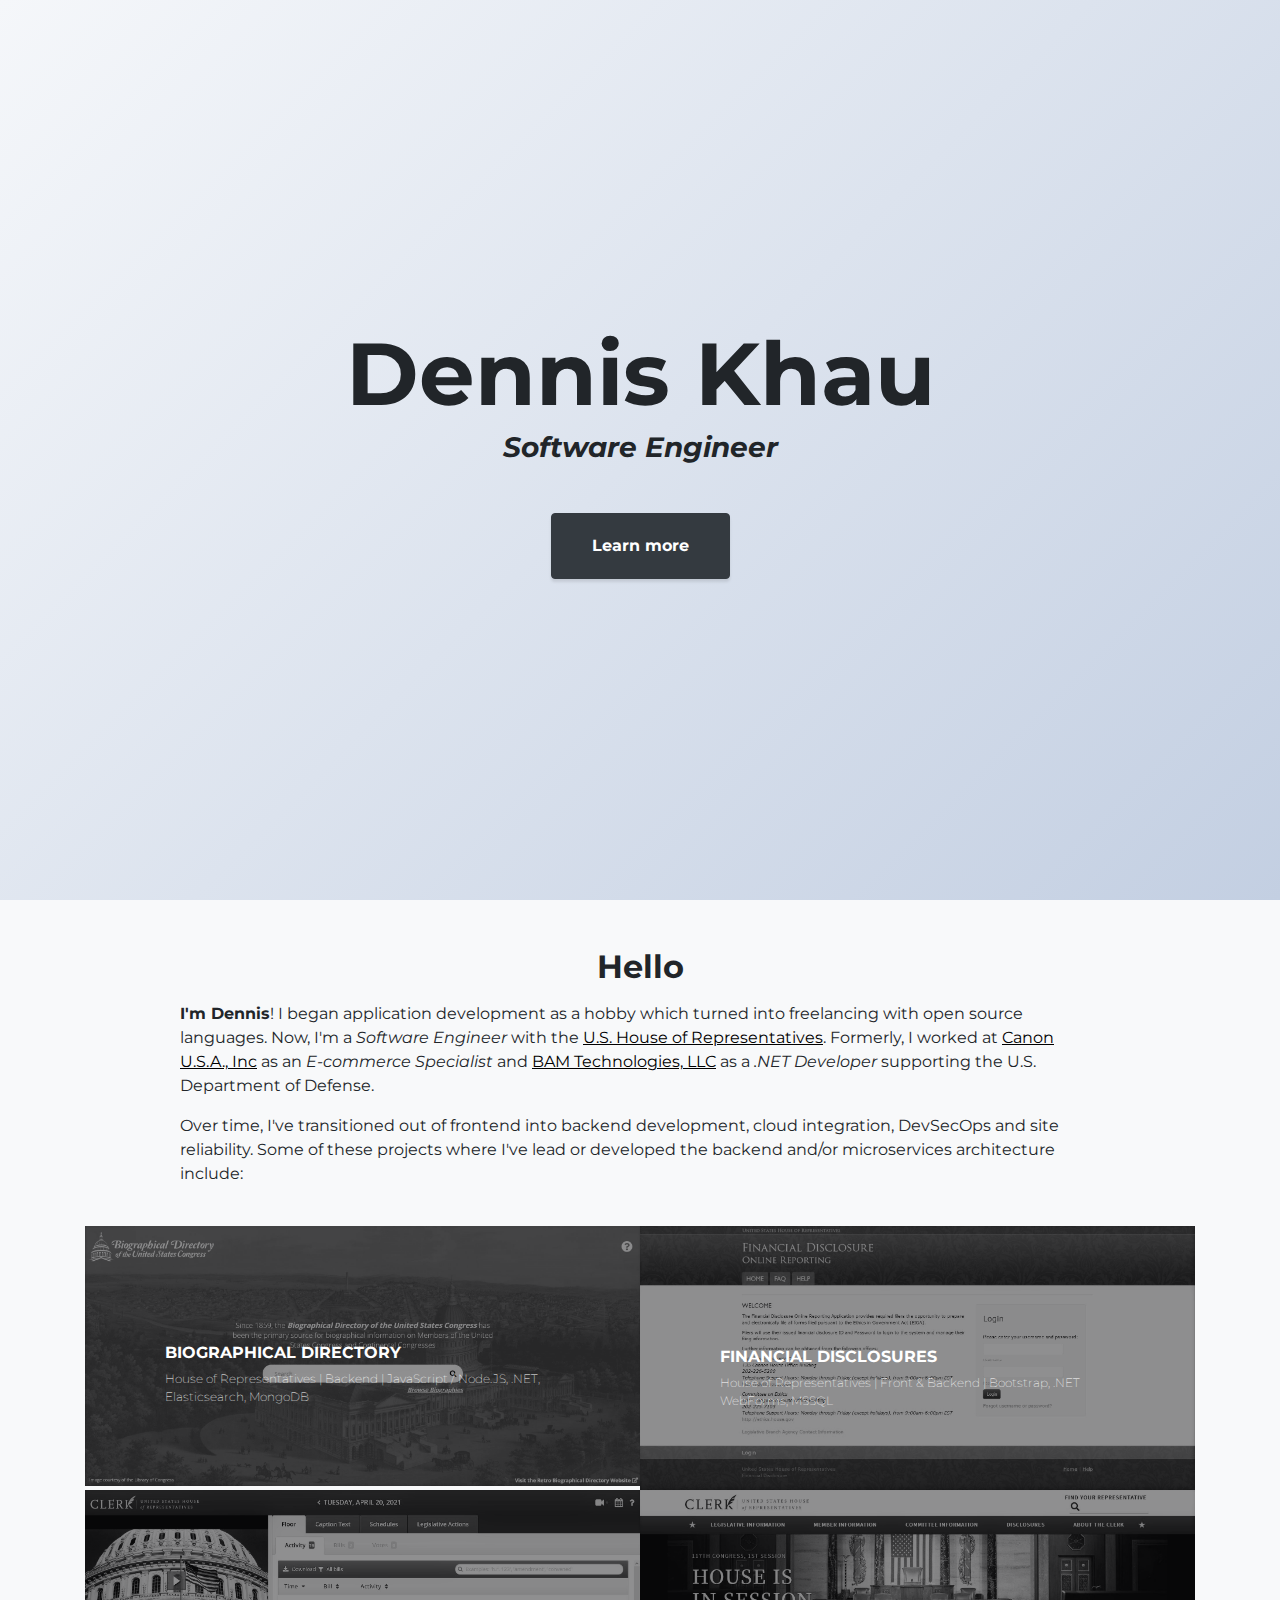
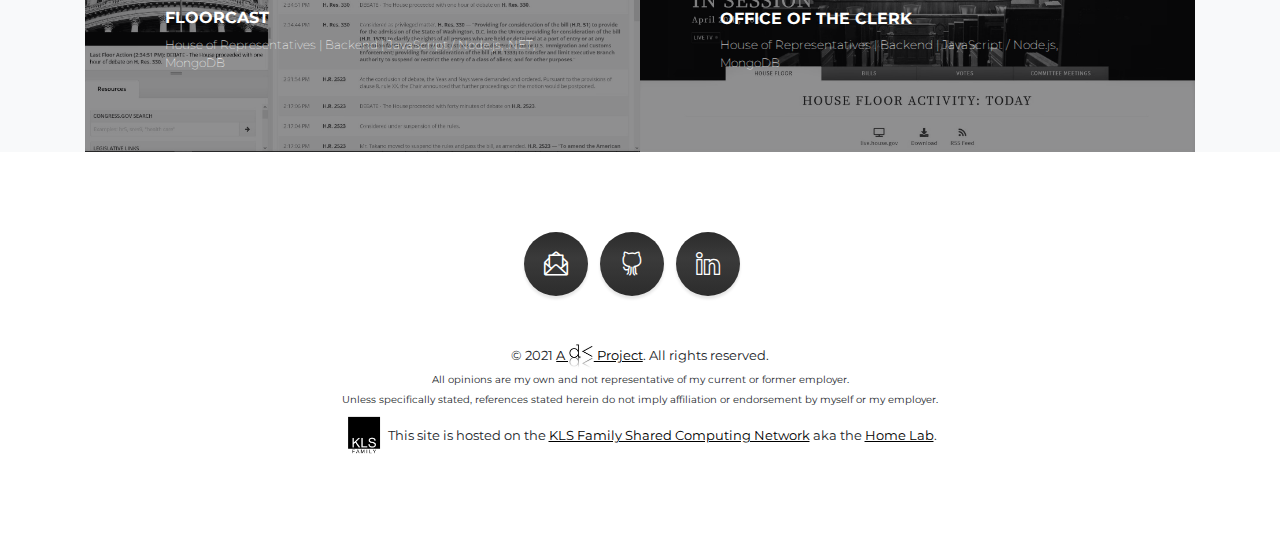
==== index.htm @ f13c0ac1 "Commit of the new version of denniskhau.com." ====
<!DOCTYPE html>
<html lang="en">

<head>
	<meta charset="utf-8" />
  <meta name="viewport" content="width=device-width, initial-scale=1.0">
  <meta http-equiv="x-ua-compatible" content="ie=edge">
  <meta name="description" content="The Official Site of Dennis Khau" />
  <title>Hi, I'm Dennis | Dennis Khau | Personal Site</title>
  <link rel="shortcut icon" href="/favicon.ico">
  <link rel="canonical" href="https://dennisdoes.net" />
  <meta property="og:locale" content="en_US" />
  <meta property="og:type" content="website" />
  <meta property="og:title" content="Hi, I'm Dennis | Dennis Khau | Personal Site" />
  <meta property="og:description" content="The Official Site of Dennis Khau" />
  <meta property="og:url" content="https://dennisdoes.net" />
  <meta property="og:site_name" content="Hi, I'm Dennis | Dennis Khau | Personal Site" />
  <meta property="og:image" content="https://dennisdoes.net/Images/logo_of_dennis_khau_150x150.jpg" />
  <link rel="apple-touch-icon-precomposed" sizes="57x57" href="/Images/dk-apple-icon-57x57.png" />
  <link rel="apple-touch-icon-precomposed" sizes="114x114" href="/Images/dk-apple-icon-114x114.png" />
  <link rel="apple-touch-icon-precomposed" sizes="72x72" href="/Images/dk-apple-icon-72x72.png" />
  <link rel="apple-touch-icon-precomposed" sizes="144x144" href="/Images/dk-apple-icon-144x144.png" />
  <link rel="apple-touch-icon-precomposed" sizes="60x60" href="/Images/dk-apple-icon-60x60.png" />
  <link rel="apple-touch-icon-precomposed" sizes="120x120" href="/Images/dk-apple-icon-120x120.png" />
  <link rel="apple-touch-icon-precomposed" sizes="76x76" href="/Images/dk-apple-icon-76x76.png" />
  <!-- <link rel="apple-touch-icon-precomposed" sizes="152x152" href="/Images/dk-apple-icon-152x152.png" /> -->
  <!-- <link rel="icon" type="image/png" href="/Images/dk-favicon-196x196.png" sizes="196x196" /> -->
  <link rel="icon" type="image/png" href="/Images/dk-favicon-96x96.png" sizes="96x96" />
  <link rel="icon" type="image/png" href="/Images/dk-favicon-32x32.png" sizes="32x32" />
  <link rel="icon" type="image/png" href="/Images/dk-favicon-16x16.png" sizes="16x16" />
  <link rel="icon" type="image/png" href="/Images/dk-favicon-128.png" sizes="128x128" />
  <meta name="application-name" content="Hi, I'm Dennis | Dennis Khau | Personal Site" />
  <meta name="msapplication-TileColor" content="#FFFFFF" />
  <meta name="msapplication-TileImage" content="/Images/dk-mstile-144x144.png" />
  <meta name="msapplication-square70x70logo" content="/Images/dk-mstile-70x70.png" />
  <meta name="msapplication-square150x150logo" content="/Images/dk-mstile-150x150.png" />
  <meta name="msapplication-square310x310logo" content="/Images/dk-mstile-310x310.png" />
  <link href="https://fonts.googleapis.com/css2?family=Montserrat&display=swap" rel="stylesheet">
  <link href="./assets/vendor/bootstrap/css/bootstrap.min.css" rel="stylesheet">
  <link href="./assets/vendor/fontawesome-free/css/all.min.css" rel="stylesheet" type="text/css">
  <link href="./assets/vendor/simple-line-icons/css/simple-line-icons.css" rel="stylesheet">
  <link href="./assets/css/default.css" rel="stylesheet">
</head>

<body id="page-top">
  <header class="welcome d-flex">
    <div class="container text-center my-auto">
      <h1 class="mb-1">Dennis Khau</h1>
      <h3 class="mb-5">
        <em>Software Engineer</em>
      </h3>
      <a class="btn btn-dark btn-xl js-scroll-trigger" href="#about">Learn more</a>
    </div>
    <div class="overlay"></div>
  </header>

  <section class="content-section bg-light" id="about">
    <div class="container">
      <div class="row">
        <div class="col-lg-10 mx-auto">
          <p class="mb-5">
            <h2 class="text-center">Hello</h2>
          </p>
          <p><strong>I'm Dennis</strong>! I began application development as a hobby which turned into freelancing with open source languages.
            Now, I'm a <i>Software Engineer</i> with the <a href="https://www.house.gov" target="_blank">U.S. House of Representatives</a>.  Formerly,
            I worked at <a href="https://www.usa.canon.com" target="_blank">Canon U.S.A., Inc</a> as an <i>E-commerce Specialist</i> and 
            <a href="https://bamtech.net" target="_blank">BAM Technologies, LLC</a> as a <i>.NET Developer</i> supporting the U.S. Department 
            of Defense.</p>
          <p>Over time, I've transitioned out of frontend into backend development, cloud integration, DevSecOps and site reliability. Some of these projects 
            where I've lead or developed the backend and/or microservices architecture include: 
          </p>                      
        </div>
      </div>
      <br />
      <div class="row no-gutters">
        <div class="col-lg-6">
          <a class="project-item" href="https://bioguide.congress.gov" target="_blank">
            <div class="caption">
              <div class="caption-content">
                <h2>Biographical Directory</h2>
                <p class="mb-0">House of Representatives | Backend | JavaScript / Node.JS, .NET, Elasticsearch, MongoDB</p>
              </div>
            </div>
            <img class="img-fluid" src="./Images/project_bioguide.JPG" alt="">
          </a>
        </div>
        <div class="col-lg-6">
          <a class="project-item" href="https://fd.house.gov" target="_blank">
            <div class="caption">
              <div class="caption-content">
                <h2>Financial Disclosures</h2>
                <p class="mb-0">House of Representatives | Front & Backend | Bootstrap, .NET WebForms, MSSQL</p>
              </div>
            </div>
            <img class="img-fluid" src="./Images/project_fd.JPG" alt="">
          </a>
        </div>
        <div class="col-lg-6">
          <a class="project-item" href="https://live.house.gov" target="_blank">
            <div class="caption">
              <div class="caption-content">
                <h2>FloorCast</h2>
                <p class="mb-0">House of Representatives | Backend | JavaScript / Node.js, .NET, MongoDB</p>
              </div>
            </div>
            <img class="img-fluid" src="./Images/project_floorcast.JPG" alt="">
          </a>
        </div>
        <div class="col-lg-6">
          <a class="project-item" href="https://clerk.house.gov" target="_blank">
            <div class="caption">
              <div class="caption-content">
                <h2>Office of the Clerk</h2>
                <p class="mb-0">House of Representatives | Backend | JavaScript / Node.js, MongoDB</p>
              </div>
            </div>
            <img class="img-fluid" src="./Images/project_clerk.JPG" alt="">
          </a>
        </div>
      </div>
    </div>
  </section>      

  <footer class="footer text-center">
    <div class="container">
      <ul class="list-inline mb-5">
        <li class="list-inline-item">
          <a class="social-link rounded-circle text-white" href="mailto:hi@denniskhau.com?subject=Reaching out from your site">
            <i class="icon-envelope-letter"></i>
          </a>
        </li>
        <li class="list-inline-item">
          <a class="social-link rounded-circle text-white" href="https://github.com/khaudennis" target="_blank">
            <i class="icon-social-github"></i>
          </a>
        </li>
        <li class="list-inline-item">
          <a class="social-link rounded-circle text-white mr-3" href="https://www.linkedin.com/in/khaudennis" target="_blank">
            <i class="icon-social-linkedin"></i>
          </a>
        </li>        
      </ul>
      <p class="small mb-2">&copy; 2021 <a href="https://denniskhau.com" target="_blank">A <img src="./Images/logo_of_dennis_khau.jpg" alt="Logo of Dennis Khau" title="Logo of Dennis Khau" height="25px"/> Project</a>. All rights reserved.
        <br />
        <span class="small">All opinions are my own and not representative of my current or former employer.
          <br />Unless specifically stated, references stated herein do not imply affiliation or endorsement by myself or
          my employer.</span>
          <p class="text-center">            
            <img src="./Images/logo_of_the_kls_family.png" alt="Logo of the KLS Family" title="Logo of the KLS Family" height="40px">
            <span class="small">
                This site is hosted on the <a href="https://khau.network" target="_blank">KLS Family Shared Computing Network</a> aka the <a href="https://khau.network/lab" target="_blank">Home Lab</a>.
          </span>
        </p>
      </p>
    </div>
  </footer>

  <a class="scroll-to-top rounded js-scroll-trigger" href="#page-top">
    <i class="fas fa-angle-up"></i>
  </a>

  <script src="https://cdn.jsdelivr.net/npm/jquery@3.2/dist/jquery.min.js"></script>
  <script src="https://cdn.jsdelivr.net/npm/@popperjs/core@2.9.1/dist/umd/popper.min.js" integrity="sha384-SR1sx49pcuLnqZUnnPwx6FCym0wLsk5JZuNx2bPPENzswTNFaQU1RDvt3wT4gWFG" crossorigin="anonymous"></script>
  <script src="https://cdn.jsdelivr.net/npm/bootstrap@5.0.0-beta3/dist/js/bootstrap.min.js" integrity="sha384-j0CNLUeiqtyaRmlzUHCPZ+Gy5fQu0dQ6eZ/xAww941Ai1SxSY+0EQqNXNE6DZiVc" crossorigin="anonymous"></script>
  <script src="./assets/vendor/jquery-easing/jquery.easing.min.js"></script>
  <script src="./assets/js/default.js"></script>
</body>

</html>
---- assets/vendor/simple-line-icons/css/simple-line-icons.css ----
/*
* Font Face
*/
@font-face {
  font-family: 'simple-line-icons';
  src: url('../fonts/Simple-Line-Icons.eot?v=2.4.0');
  src: url('../fonts/Simple-Line-Icons.eot?v=2.4.0#iefix') format('embedded-opentype'), url('../fonts/Simple-Line-Icons.woff2?v=2.4.0') format('woff2'), url('../fonts/Simple-Line-Icons.ttf?v=2.4.0') format('truetype'), url('../fonts/Simple-Line-Icons.woff?v=2.4.0') format('woff'), url('../fonts/Simple-Line-Icons.svg?v=2.4.0#simple-line-icons') format('svg');
  font-weight: normal;
  font-style: normal;
}
/*
 Use the following code if you want to have a class per icon.
 Instead of a list of all class selectors, you can use the generic [class*="icon-"] selector,
 but it's slower.
*/
.icon-user,
.icon-people,
.icon-user-female,
.icon-user-follow,
.icon-user-following,
.icon-user-unfollow,
.icon-login,
.icon-logout,
.icon-emotsmile,
.icon-phone,
.icon-call-end,
.icon-call-in,
.icon-call-out,
.icon-map,
.icon-location-pin,
.icon-direction,
.icon-directions,
.icon-compass,
.icon-layers,
.icon-menu,
.icon-list,
.icon-options-vertical,
.icon-options,
.icon-arrow-down,
.icon-arrow-left,
.icon-arrow-right,
.icon-arrow-up,
.icon-arrow-up-circle,
.icon-arrow-left-circle,
.icon-arrow-right-circle,
.icon-arrow-down-circle,
.icon-check,
.icon-clock,
.icon-plus,
.icon-minus,
.icon-close,
.icon-event,
.icon-exclamation,
.icon-organization,
.icon-trophy,
.icon-screen-smartphone,
.icon-screen-desktop,
.icon-plane,
.icon-notebook,
.icon-mustache,
.icon-mouse,
.icon-magnet,
.icon-energy,
.icon-disc,
.icon-cursor,
.icon-cursor-move,
.icon-crop,
.icon-chemistry,
.icon-speedometer,
.icon-shield,
.icon-screen-tablet,
.icon-magic-wand,
.icon-hourglass,
.icon-graduation,
.icon-ghost,
.icon-game-controller,
.icon-fire,
.icon-eyeglass,
.icon-envelope-open,
.icon-envelope-letter,
.icon-bell,
.icon-badge,
.icon-anchor,
.icon-wallet,
.icon-vector,
.icon-speech,
.icon-puzzle,
.icon-printer,
.icon-present,
.icon-playlist,
.icon-pin,
.icon-picture,
.icon-handbag,
.icon-globe-alt,
.icon-globe,
.icon-folder-alt,
.icon-folder,
.icon-film,
.icon-feed,
.icon-drop,
.icon-drawer,
.icon-docs,
.icon-doc,
.icon-diamond,
.icon-cup,
.icon-calculator,
.icon-bubbles,
.icon-briefcase,
.icon-book-open,
.icon-basket-loaded,
.icon-basket,
.icon-bag,
.icon-action-undo,
.icon-action-redo,
.icon-wrench,
.icon-umbrella,
.icon-trash,
.icon-tag,
.icon-support,
.icon-frame,
.icon-size-fullscreen,
.icon-size-actual,
.icon-shuffle,
.icon-share-alt,
.icon-share,
.icon-rocket,
.icon-question,
.icon-pie-chart,
.icon-pencil,
.icon-note,
.icon-loop,
.icon-home,
.icon-grid,
.icon-graph,
.icon-microphone,
.icon-music-tone-alt,
.icon-music-tone,
.icon-earphones-alt,
.icon-earphones,
.icon-equalizer,
.icon-like,
.icon-dislike,
.icon-control-start,
.icon-control-rewind,
.icon-control-play,
.icon-control-pause,
.icon-control-forward,
.icon-control-end,
.icon-volume-1,
.icon-volume-2,
.icon-volume-off,
.icon-calendar,
.icon-bulb,
.icon-chart,
.icon-ban,
.icon-bubble,
.icon-camrecorder,
.icon-camera,
.icon-cloud-download,
.icon-cloud-upload,
.icon-envelope,
.icon-eye,
.icon-flag,
.icon-heart,
.icon-info,
.icon-key,
.icon-link,
.icon-lock,
.icon-lock-open,
.icon-magnifier,
.icon-magnifier-add,
.icon-magnifier-remove,
.icon-paper-clip,
.icon-paper-plane,
.icon-power,
.icon-refresh,
.icon-reload,
.icon-settings,
.icon-star,
.icon-symbol-female,
.icon-symbol-male,
.icon-target,
.icon-credit-card,
.icon-paypal,
.icon-social-tumblr,
.icon-social-twitter,
.icon-social-facebook,
.icon-social-instagram,
.icon-social-linkedin,
.icon-social-pinterest,
.icon-social-github,
.icon-social-google,
.icon-social-reddit,
.icon-social-skype,
.icon-social-dribbble,
.icon-social-behance,
.icon-social-foursqare,
.icon-social-soundcloud,
.icon-social-spotify,
.icon-social-stumbleupon,
.icon-social-youtube,
.icon-social-dropbox,
.icon-social-vkontakte,
.icon-social-steam {
  font-family: 'simple-line-icons';
  speak: none;
  font-style: normal;
  font-weight: normal;
  font-variant: normal;
  text-transform: none;
  line-height: 1;
  /* Better Font Rendering =========== */
  -webkit-font-smoothing: antialiased;
  -moz-osx-font-smoothing: grayscale;
}
.icon-user:before {
  content: "\e005";
}
.icon-people:before {
  content: "\e001";
}
.icon-user-female:before {
  content: "\e000";
}
.icon-user-follow:before {
  content: "\e002";
}
.icon-user-following:before {
  content: "\e003";
}
.icon-user-unfollow:before {
  content: "\e004";
}
.icon-login:before {
  content: "\e066";
}
.icon-logout:before {
  content: "\e065";
}
.icon-emotsmile:before {
  content: "\e021";
}
.icon-phone:before {
  content: "\e600";
}
.icon-call-end:before {
  content: "\e048";
}
.icon-call-in:before {
  content: "\e047";
}
.icon-call-out:before {
  content: "\e046";
}
.icon-map:before {
  content: "\e033";
}
.icon-location-pin:before {
  content: "\e096";
}
.icon-direction:before {
  content: "\e042";
}
.icon-directions:before {
  content: "\e041";
}
.icon-compass:before {
  content: "\e045";
}
.icon-layers:before {
  content: "\e034";
}
.icon-menu:before {
  content: "\e601";
}
.icon-list:before {
  content: "\e067";
}
.icon-options-vertical:before {
  content: "\e602";
}
.icon-options:before {
  content: "\e603";
}
.icon-arrow-down:before {
  content: "\e604";
}
.icon-arrow-left:before {
  content: "\e605";
}
.icon-arrow-right:before {
  content: "\e606";
}
.icon-arrow-up:before {
  content: "\e607";
}
.icon-arrow-up-circle:before {
  content: "\e078";
}
.icon-arrow-left-circle:before {
  content: "\e07a";
}
.icon-arrow-right-circle:before {
  content: "\e079";
}
.icon-arrow-down-circle:before {
  content: "\e07b";
}
.icon-check:before {
  content: "\e080";
}
.icon-clock:before {
  content: "\e081";
}
.icon-plus:before {
  content: "\e095";
}
.icon-minus:before {
  content: "\e615";
}
.icon-close:before {
  content: "\e082";
}
.icon-event:before {
  content: "\e619";
}
.icon-exclamation:before {
  content: "\e617";
}
.icon-organization:before {
  content: "\e616";
}
.icon-trophy:before {
  content: "\e006";
}
.icon-screen-smartphone:before {
  content: "\e010";
}
.icon-screen-desktop:before {
  content: "\e011";
}
.icon-plane:before {
  content: "\e012";
}
.icon-notebook:before {
  content: "\e013";
}
.icon-mustache:before {
  content: "\e014";
}
.icon-mouse:before {
  content: "\e015";
}
.icon-magnet:before {
  content: "\e016";
}
.icon-energy:before {
  content: "\e020";
}
.icon-disc:before {
  content: "\e022";
}
.icon-cursor:before {
  content: "\e06e";
}
.icon-cursor-move:before {
  content: "\e023";
}
.icon-crop:before {
  content: "\e024";
}
.icon-chemistry:before {
  content: "\e026";
}
.icon-speedometer:before {
  content: "\e007";
}
.icon-shield:before {
  content: "\e00e";
}
.icon-screen-tablet:before {
  content: "\e00f";
}
.icon-magic-wand:before {
  content: "\e017";
}
.icon-hourglass:before {
  content: "\e018";
}
.icon-graduation:before {
  content: "\e019";
}
.icon-ghost:before {
  content: "\e01a";
}
.icon-game-controller:before {
  content: "\e01b";
}
.icon-fire:before {
  content: "\e01c";
}
.icon-eyeglass:before {
  content: "\e01d";
}
.icon-envelope-open:before {
  content: "\e01e";
}
.icon-envelope-letter:before {
  content: "\e01f";
}
.icon-bell:before {
  content: "\e027";
}
.icon-badge:before {
  content: "\e028";
}
.icon-anchor:before {
  content: "\e029";
}
.icon-wallet:before {
  content: "\e02a";
}
.icon-vector:before {
  content: "\e02b";
}
.icon-speech:before {
  content: "\e02c";
}
.icon-puzzle:before {
  content: "\e02d";
}
.icon-printer:before {
  content: "\e02e";
}
.icon-present:before {
  content: "\e02f";
}
.icon-playlist:before {
  content: "\e030";
}
.icon-pin:before {
  content: "\e031";
}
.icon-picture:before {
  content: "\e032";
}
.icon-handbag:before {
  content: "\e035";
}
.icon-globe-alt:before {
  content: "\e036";
}
.icon-globe:before {
  content: "\e037";
}
.icon-folder-alt:before {
  content: "\e039";
}
.icon-folder:before {
  content: "\e089";
}
.icon-film:before {
  content: "\e03a";
}
.icon-feed:before {
  content: "\e03b";
}
.icon-drop:before {
  content: "\e03e";
}
.icon-drawer:before {
  content: "\e03f";
}
.icon-docs:before {
  content: "\e040";
}
.icon-doc:before {
  content: "\e085";
}
.icon-diamond:before {
  content: "\e043";
}
.icon-cup:before {
  content: "\e044";
}
.icon-calculator:before {
  content: "\e049";
}
.icon-bubbles:before {
  content: "\e04a";
}
.icon-briefcase:before {
  content: "\e04b";
}
.icon-book-open:before {
  content: "\e04c";
}
.icon-basket-loaded:before {
  content: "\e04d";
}
.icon-basket:before {
  content: "\e04e";
}
.icon-bag:before {
  content: "\e04f";
}
.icon-action-undo:before {
  content: "\e050";
}
.icon-action-redo:before {
  content: "\e051";
}
.icon-wrench:before {
  content: "\e052";
}
.icon-umbrella:before {
  content: "\e053";
}
.icon-trash:before {
  content: "\e054";
}
.icon-tag:before {
  content: "\e055";
}
.icon-support:before {
  content: "\e056";
}
.icon-frame:before {
  content: "\e038";
}
.icon-size-fullscreen:before {
  content: "\e057";
}
.icon-size-actual:before {
  content: "\e058";
}
.icon-shuffle:before {
  content: "\e059";
}
.icon-share-alt:before {
  content: "\e05a";
}
.icon-share:before {
  content: "\e05b";
}
.icon-rocket:before {
  content: "\e05c";
}
.icon-question:before {
  content: "\e05d";
}
.icon-pie-chart:before {
  content: "\e05e";
}
.icon-pencil:before {
  content: "\e05f";
}
.icon-note:before {
  content: "\e060";
}
.icon-loop:before {
  content: "\e064";
}
.icon-home:before {
  content: "\e069";
}
.icon-grid:before {
  content: "\e06a";
}
.icon-graph:before {
  content: "\e06b";
}
.icon-microphone:before {
  content: "\e063";
}
.icon-music-tone-alt:before {
  content: "\e061";
}
.icon-music-tone:before {
  content: "\e062";
}
.icon-earphones-alt:before {
  content: "\e03c";
}
.icon-earphones:before {
  content: "\e03d";
}
.icon-equalizer:before {
  content: "\e06c";
}
.icon-like:before {
  content: "\e068";
}
.icon-dislike:before {
  content: "\e06d";
}
.icon-control-start:before {
  content: "\e06f";
}
.icon-control-rewind:before {
  content: "\e070";
}
.icon-control-play:before {
  content: "\e071";
}
.icon-control-pause:before {
  content: "\e072";
}
.icon-control-forward:before {
  content: "\e073";
}
.icon-control-end:before {
  content: "\e074";
}
.icon-volume-1:before {
  content: "\e09f";
}
.icon-volume-2:before {
  content: "\e0a0";
}
.icon-volume-off:before {
  content: "\e0a1";
}
.icon-calendar:before {
  content: "\e075";
}
.icon-bulb:before {
  content: "\e076";
}
.icon-chart:before {
  content: "\e077";
}
.icon-ban:before {
  content: "\e07c";
}
.icon-bubble:before {
  content: "\e07d";
}
.icon-camrecorder:before {
  content: "\e07e";
}
.icon-camera:before {
  content: "\e07f";
}
.icon-cloud-download:before {
  content: "\e083";
}
.icon-cloud-upload:before {
  content: "\e084";
}
.icon-envelope:before {
  content: "\e086";
}
.icon-eye:before {
  content: "\e087";
}
.icon-flag:before {
  content: "\e088";
}
.icon-heart:before {
  content: "\e08a";
}
.icon-info:before {
  content: "\e08b";
}
.icon-key:before {
  content: "\e08c";
}
.icon-link:before {
  content: "\e08d";
}
.icon-lock:before {
  content: "\e08e";
}
.icon-lock-open:before {
  content: "\e08f";
}
.icon-magnifier:before {
  content: "\e090";
}
.icon-magnifier-add:before {
  content: "\e091";
}
.icon-magnifier-remove:before {
  content: "\e092";
}
.icon-paper-clip:before {
  content: "\e093";
}
.icon-paper-plane:before {
  content: "\e094";
}
.icon-power:before {
  content: "\e097";
}
.icon-refresh:before {
  content: "\e098";
}
.icon-reload:before {
  content: "\e099";
}
.icon-settings:before {
  content: "\e09a";
}
.icon-star:before {
  content: "\e09b";
}
.icon-symbol-female:before {
  content: "\e09c";
}
.icon-symbol-male:before {
  content: "\e09d";
}
.icon-target:before {
  content: "\e09e";
}
.icon-credit-card:before {
  content: "\e025";
}
.icon-paypal:before {
  content: "\e608";
}
.icon-social-tumblr:before {
  content: "\e00a";
}
.icon-social-twitter:before {
  content: "\e009";
}
.icon-social-facebook:before {
  content: "\e00b";
}
.icon-social-instagram:before {
  content: "\e609";
}
.icon-social-linkedin:before {
  content: "\e60a";
}
.icon-social-pinterest:before {
  content: "\e60b";
}
.icon-social-github:before {
  content: "\e60c";
}
.icon-social-google:before {
  content: "\e60d";
}
.icon-social-reddit:before {
  content: "\e60e";
}
.icon-social-skype:before {
  content: "\e60f";
}
.icon-social-dribbble:before {
  content: "\e00d";
}
.icon-social-behance:before {
  content: "\e610";
}
.icon-social-foursqare:before {
  content: "\e611";
}
.icon-social-soundcloud:before {
  content: "\e612";
}
.icon-social-spotify:before {
  content: "\e613";
}
.icon-social-stumbleupon:before {
  content: "\e614";
}
.icon-social-youtube:before {
  content: "\e008";
}
.icon-social-dropbox:before {
  content: "\e00c";
}
.icon-social-vkontakte:before {
  content: "\e618";
}
.icon-social-steam:before {
  content: "\e620";
}
---- assets/css/default.css ----
body,
html {
  width: 100%;
  height: 100%;
}

body {
  font-family: 'Montserrat', sans-serif;
}

h1,
h2,
h3,
h4,
h5,
h6 {
  font-weight: 700;
}

.text-faded {
  color: rgba(255, 255, 255, 0.7);
}

.scroll-to-top {
  position: fixed;
  right: 15px;
  bottom: 15px;
  display: none;
  width: 50px;
  height: 50px;
  text-align: center;
  color: white;
  background: rgba(52, 58, 64, 0.5);
  line-height: 45px;
}

.scroll-to-top:focus, .scroll-to-top:hover {
  color: white;
}

.scroll-to-top:hover {
  background: #343a40;
}

.scroll-to-top i {
  font-weight: 800;
}

.welcome {
  min-height: 30rem;
  position: relative;
  display: table;
  width: 100%;
  height: auto;
  padding-top: 8rem;
  padding-bottom: 8rem;
  background-image: linear-gradient(135deg, #f5f7fa 0%, #c3cfe2 100%);
  background-position: center center;
  background-repeat: no-repeat;
  background-size: cover;
}

.welcome h1 {
  font-size: 4rem;
  margin: 0;
  padding: 0;
}

.project-item {
  display: block;
  position: relative;
  overflow: hidden;
  max-width: 530px;
  margin: auto auto 1rem;
}

.project-item .caption {
  display: flex;
  height: 100%;
  width: 100%;
  background-color: rgba(33, 37, 41, 0.2);
  position: absolute;
  top: 0;
  bottom: 0;
  z-index: 1;
}

.project-item .caption .caption-content {
  color: #fff;
  margin: auto 2rem 2rem;
}

.project-item .caption .caption-content h2 {
  font-size: 1.50rem;
  text-transform: uppercase;
}

.project-item .caption .caption-content p {
  font-weight: 300;
  font-size: 1.0rem;
}

@media only screen {
  .welcome {
    height: 95vh;
    padding-top: 10rem;
    padding-bottom: 10rem;
  }

  .welcome h1 {
    font-size: 3.5rem;
  }

  .project-item .caption .caption-content h2 {
    font-size: 1.0rem;
    text-transform: uppercase;
  }
  
  .project-item .caption .caption-content p {
    font-weight: 150;
    font-size: 0.75rem;
  }
} 

@media (min-width: 992px) {
  .welcome {
    height: 100vh;
  }
  .welcome h1 {
    font-size: 5.5rem;
  }
}

@media (min-width: 992px) {
  .project-item {
    max-width: none;
    margin: 0;
  }
  .project-item .caption {
    transition: background-color 0.7s, -webkit-clip-path 0.25s ease-out;
    transition: clip-path 0.25s ease-out, background-color 0.7s;
    transition: clip-path 0.25s ease-out, background-color 0.7s, -webkit-clip-path 0.25s ease-out;
    -webkit-clip-path: inset(0px);
    clip-path: inset(0px);
  }
  .project-item .caption .caption-content {
    transition: opacity 0.25s;
    margin-left: 5rem;
    margin-right: 5rem;
    margin-bottom: 5rem;
  }
  .project-item img {
    transition: -webkit-clip-path 0.25s ease-out;
    transition: clip-path 0.25s ease-out;
    transition: clip-path 0.25s ease-out, -webkit-clip-path 0.25s ease-out;
    -webkit-clip-path: inset(-1px);
    clip-path: inset(-1px);
  }
  .project-item:hover img {
    -webkit-clip-path: inset(2rem);
    clip-path: inset(2rem);
  }
  .project-item:hover .caption {
    background-color: #000;
    -webkit-clip-path: inset(2rem);
    clip-path: inset(2rem);
  }
}

footer.footer {
  padding-top: 5rem;
  padding-bottom: 5rem;
}

footer.footer .social-link {
  display: block;
  height: 4rem;
  width: 4rem;
  line-height: 4.3rem;
  font-size: 1.5rem;
  background: linear-gradient(to bottom, #323232 0%, #3F3F3F 40%, #1C1C1C 150%), linear-gradient(to top, rgba(255,255,255,0.40) 0%, rgba(0,0,0,0.25) 200%);
  background-blend-mode: multiply;
  transition: background-color 0.15s ease-in-out;
  box-shadow: 0 3px 3px 0 rgba(0, 0, 0, 0.1);
  text-decoration: none;
}

footer.footer .social-link:hover {
  background-color: #343a40;
  text-decoration: none;
}

a {
  color: #000;
  text-decoration: underline;
}

a:hover, a:focus, a:active {
  color: #000;
  text-decoration: none;
}

.btn {
  box-shadow: 0px 3px 3px 0px rgba(0, 0, 0, 0.1);
  font-weight: 700;
  text-decoration: none;
}

.btn-dark {
  color: #fff !important;
}

.btn-xl {
  padding: 1.25rem 2.5rem !important;
}
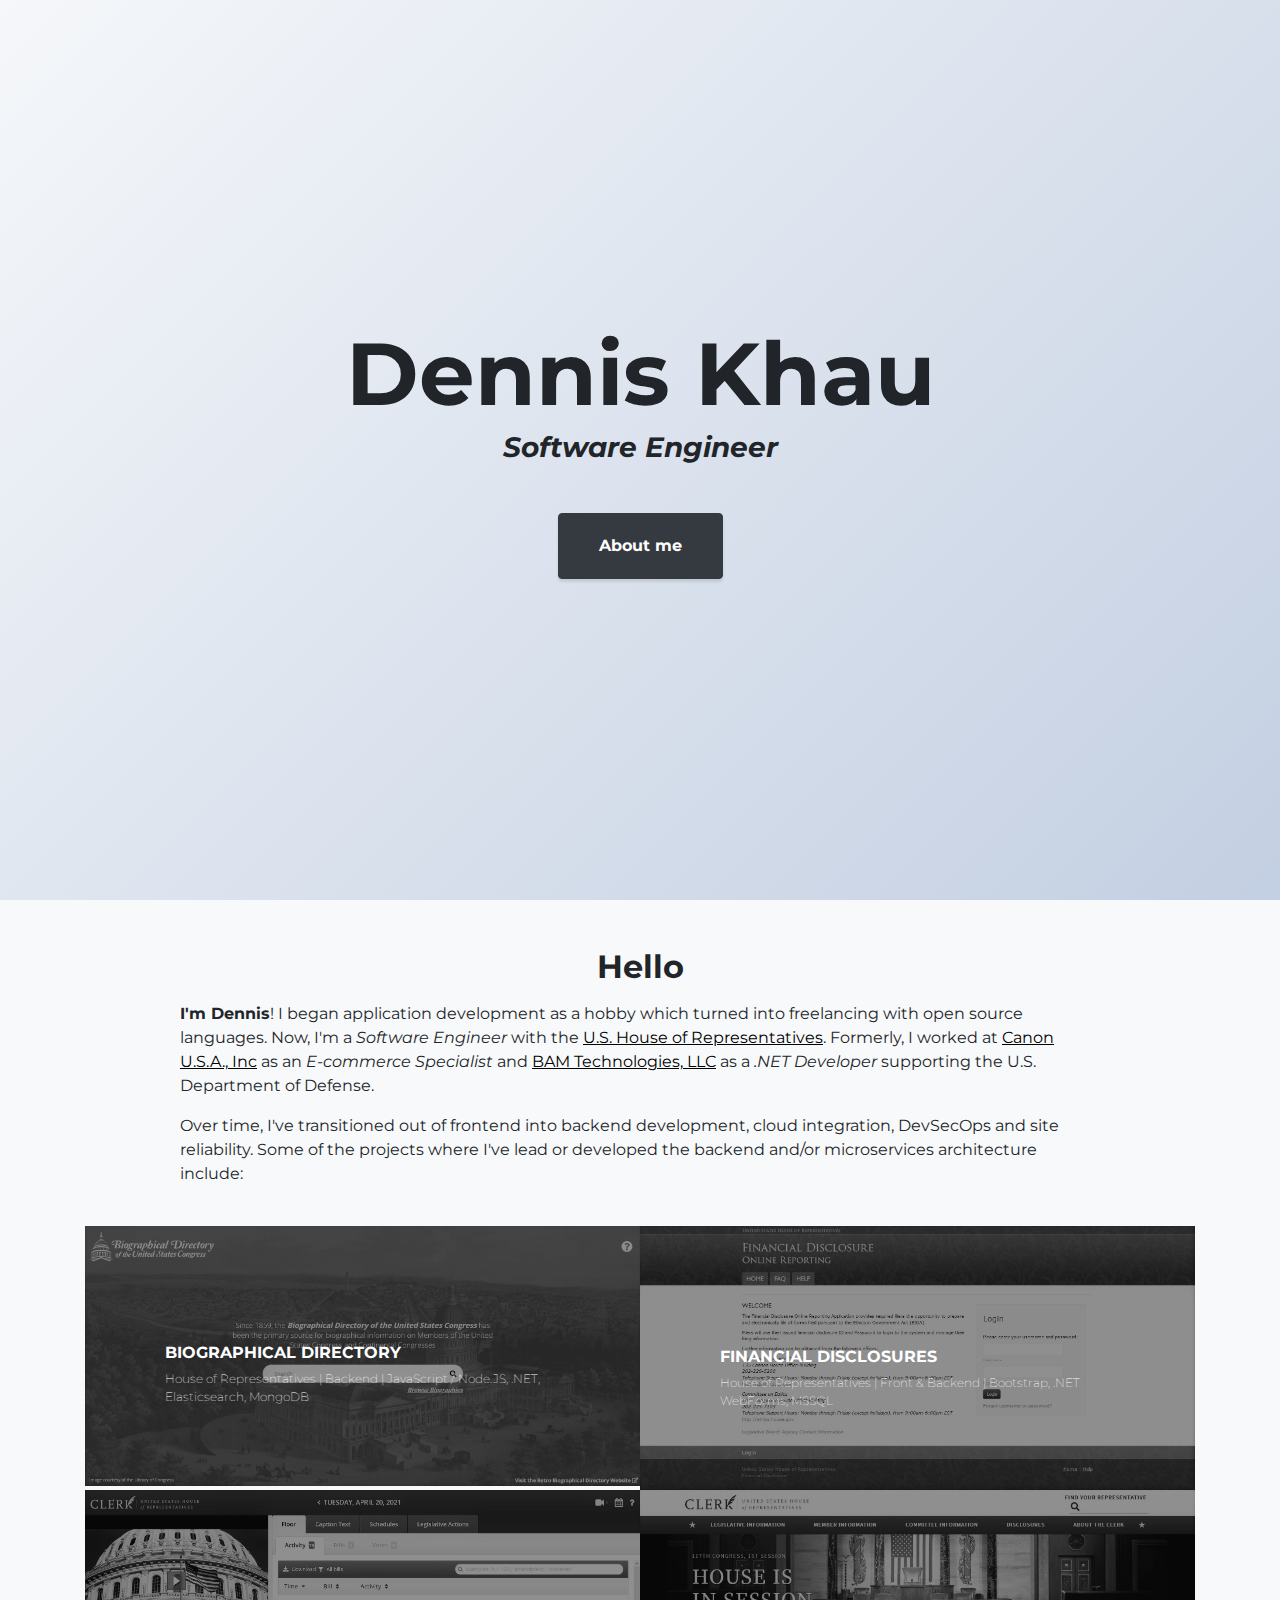
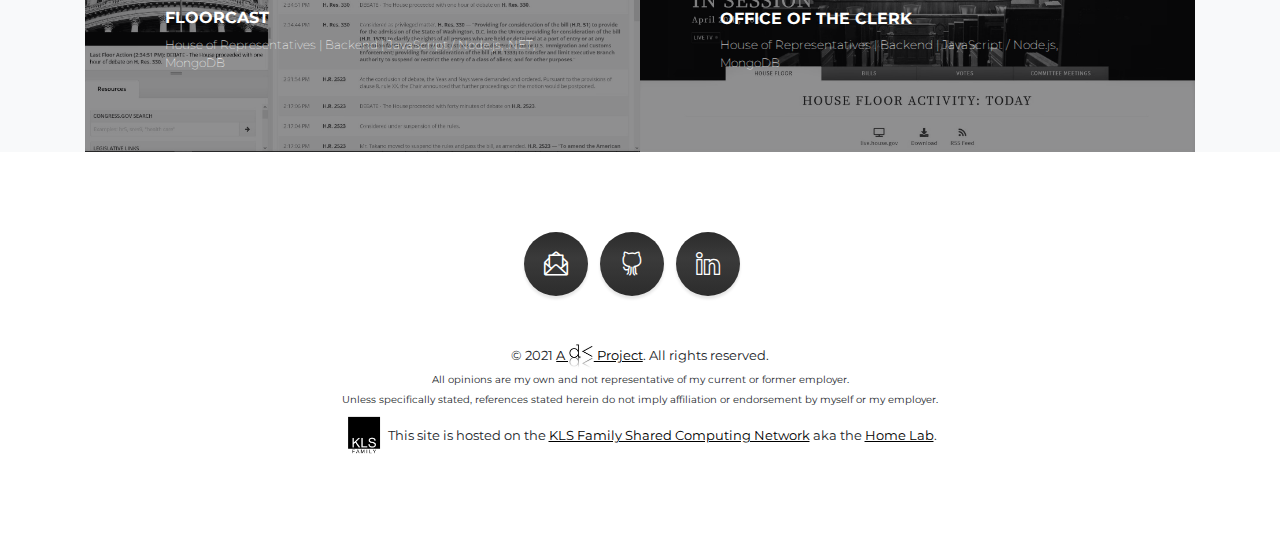
==== commit 9b68c92a: "Corrected a URI" ====
--- a/index.htm
+++ b/index.htm
@@ -5,36 +5,36 @@
 	<meta charset="utf-8" />
   <meta name="viewport" content="width=device-width, initial-scale=1.0">
   <meta http-equiv="x-ua-compatible" content="ie=edge">
-  <meta name="description" content="The Official Site of Dennis Khau" />
+  <meta name="description" content="The Personal Site of Dennis Khau" />
   <title>Hi, I'm Dennis | Dennis Khau | Personal Site</title>
   <link rel="shortcut icon" href="/favicon.ico">
-  <link rel="canonical" href="https://dennisdoes.net" />
+  <link rel="canonical" href="https://denniskhau.com" />
   <meta property="og:locale" content="en_US" />
   <meta property="og:type" content="website" />
   <meta property="og:title" content="Hi, I'm Dennis | Dennis Khau | Personal Site" />
-  <meta property="og:description" content="The Official Site of Dennis Khau" />
-  <meta property="og:url" content="https://dennisdoes.net" />
+  <meta property="og:description" content="The Personal Site of Dennis Khau" />
+  <meta property="og:url" content="https://denniskhau.com" />
   <meta property="og:site_name" content="Hi, I'm Dennis | Dennis Khau | Personal Site" />
-  <meta property="og:image" content="https://dennisdoes.net/Images/logo_of_dennis_khau_150x150.jpg" />
+  <meta property="og:image" content="https://denniskhau.com/Images/logo_of_dennis_khau.jpg" />
   <link rel="apple-touch-icon-precomposed" sizes="57x57" href="/Images/dk-apple-icon-57x57.png" />
+  <link rel="apple-touch-icon-precomposed" sizes="60x60" href="/Images/dk-apple-icon-60x60.png" />
+  <link rel="apple-touch-icon-precomposed" sizes="72x72" href="/Images/dk-apple-icon-72x72.png" />
+  <link rel="apple-touch-icon-precomposed" sizes="76x76" href="/Images/dk-apple-icon-76x76.png" />
   <link rel="apple-touch-icon-precomposed" sizes="114x114" href="/Images/dk-apple-icon-114x114.png" />
-  <link rel="apple-touch-icon-precomposed" sizes="72x72" href="/Images/dk-apple-icon-72x72.png" />
+  <link rel="apple-touch-icon-precomposed" sizes="120x120" href="/Images/dk-apple-icon-120x120.png" />
   <link rel="apple-touch-icon-precomposed" sizes="144x144" href="/Images/dk-apple-icon-144x144.png" />
-  <link rel="apple-touch-icon-precomposed" sizes="60x60" href="/Images/dk-apple-icon-60x60.png" />
-  <link rel="apple-touch-icon-precomposed" sizes="120x120" href="/Images/dk-apple-icon-120x120.png" />
-  <link rel="apple-touch-icon-precomposed" sizes="76x76" href="/Images/dk-apple-icon-76x76.png" />
-  <!-- <link rel="apple-touch-icon-precomposed" sizes="152x152" href="/Images/dk-apple-icon-152x152.png" /> -->
-  <!-- <link rel="icon" type="image/png" href="/Images/dk-favicon-196x196.png" sizes="196x196" /> -->
+  <link rel="apple-touch-icon-precomposed" sizes="152x152" href="/Images/dk-apple-icon-152x152.png" />
   <link rel="icon" type="image/png" href="/Images/dk-favicon-96x96.png" sizes="96x96" />
   <link rel="icon" type="image/png" href="/Images/dk-favicon-32x32.png" sizes="32x32" />
   <link rel="icon" type="image/png" href="/Images/dk-favicon-16x16.png" sizes="16x16" />
-  <link rel="icon" type="image/png" href="/Images/dk-favicon-128.png" sizes="128x128" />
   <meta name="application-name" content="Hi, I'm Dennis | Dennis Khau | Personal Site" />
-  <meta name="msapplication-TileColor" content="#FFFFFF" />
+  <meta name="msapplication-TileColor" content="#ffffff" />
   <meta name="msapplication-TileImage" content="/Images/dk-mstile-144x144.png" />
-  <meta name="msapplication-square70x70logo" content="/Images/dk-mstile-70x70.png" />
-  <meta name="msapplication-square150x150logo" content="/Images/dk-mstile-150x150.png" />
-  <meta name="msapplication-square310x310logo" content="/Images/dk-mstile-310x310.png" />
+  <meta name="msapplication-square70x70logo" content="/Images/dk-ms-icon-70x70.png" />
+  <meta name="msapplication-square150x150logo" content="/Images/dk-ms-icon-150x150.png" />
+  <meta name="msapplication-square310x310logo" content="/Images/dk-ms-icon-310x310.png" />
+  <link rel="manifest" href="./manifest.json">
+  <meta name="theme-color" content="#ffffff">
   <link href="https://fonts.googleapis.com/css2?family=Montserrat&display=swap" rel="stylesheet">
   <link href="./assets/vendor/bootstrap/css/bootstrap.min.css" rel="stylesheet">
   <link href="./assets/vendor/fontawesome-free/css/all.min.css" rel="stylesheet" type="text/css">
@@ -49,7 +49,7 @@
       <h3 class="mb-5">
         <em>Software Engineer</em>
       </h3>
-      <a class="btn btn-dark btn-xl js-scroll-trigger" href="#about">Learn more</a>
+      <a class="btn btn-dark btn-xl js-scroll-trigger" href="#about">About me</a>
     </div>
     <div class="overlay"></div>
   </header>
@@ -64,9 +64,9 @@
           <p><strong>I'm Dennis</strong>! I began application development as a hobby which turned into freelancing with open source languages.
             Now, I'm a <i>Software Engineer</i> with the <a href="https://www.house.gov" target="_blank">U.S. House of Representatives</a>.  Formerly,
             I worked at <a href="https://www.usa.canon.com" target="_blank">Canon U.S.A., Inc</a> as an <i>E-commerce Specialist</i> and 
-            <a href="https://bamtech.net" target="_blank">BAM Technologies, LLC</a> as a <i>.NET Developer</i> supporting the U.S. Department 
+            <a href="https://www.bamtech.net" target="_blank">BAM Technologies, LLC</a> as a <i>.NET Developer</i> supporting the U.S. Department 
             of Defense.</p>
-          <p>Over time, I've transitioned out of frontend into backend development, cloud integration, DevSecOps and site reliability. Some of these projects 
+          <p>Over time, I've transitioned out of frontend into backend development, cloud integration, DevSecOps and site reliability. Some of the projects 
             where I've lead or developed the backend and/or microservices architecture include: 
           </p>                      
         </div>
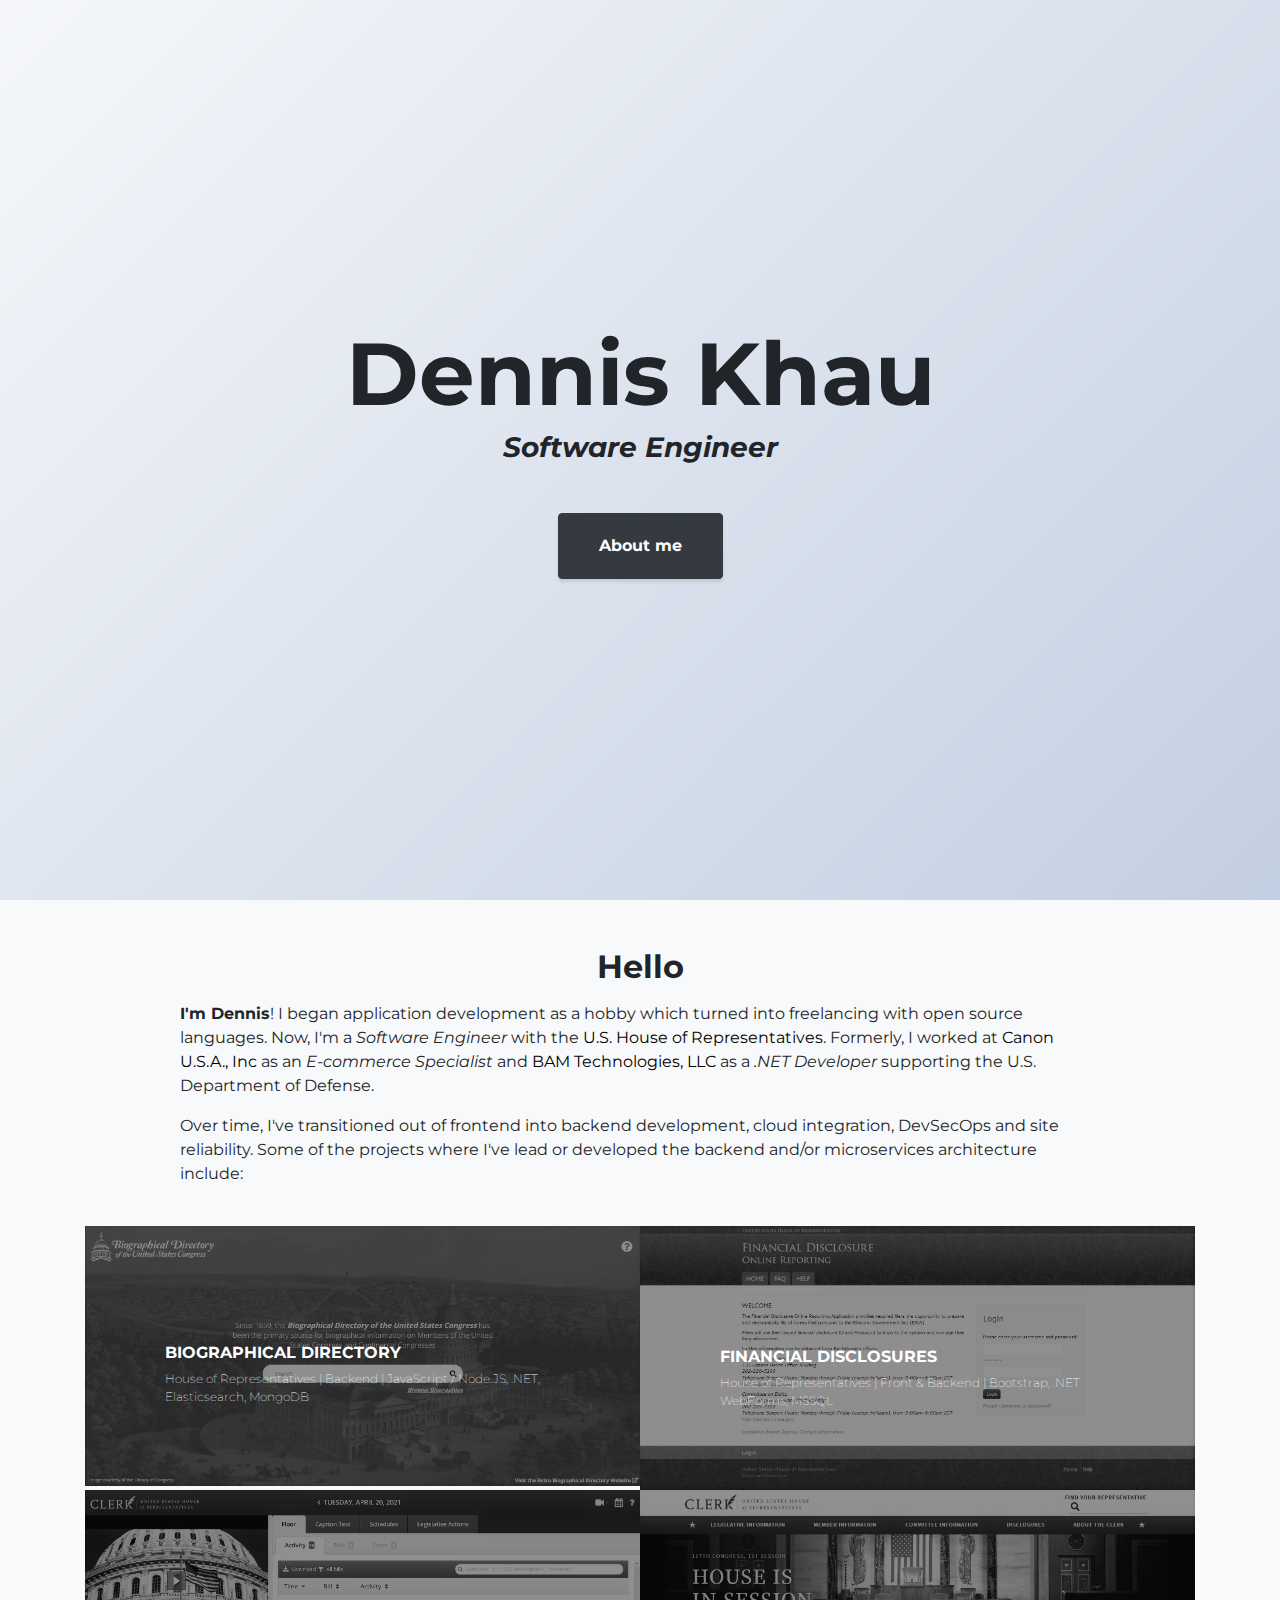
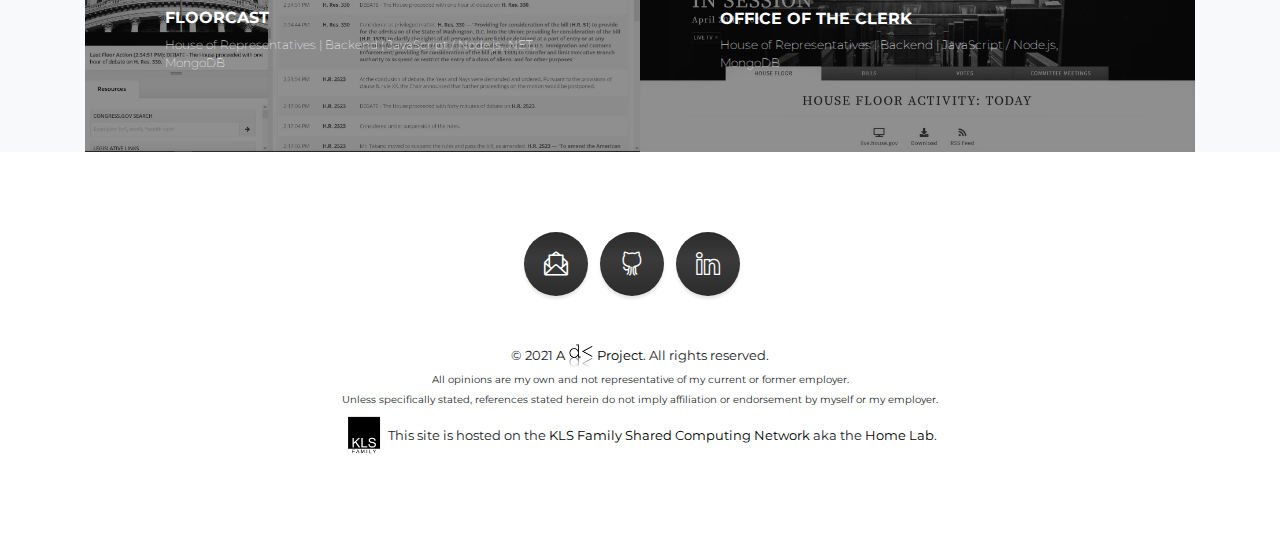
==== commit 2de356f2: "Updated URI and styling of footer." ====
--- a/index.htm
+++ b/index.htm
@@ -140,7 +140,7 @@
           </a>
         </li>        
       </ul>
-      <p class="small mb-2">&copy; 2021 <a href="https://denniskhau.com" target="_blank">A <img src="./Images/logo_of_dennis_khau.jpg" alt="Logo of Dennis Khau" title="Logo of Dennis Khau" height="25px"/> Project</a>. All rights reserved.
+      <p class="small mb-2">&copy; 2021 <a href="https://dennisdoes.net" target="_blank">A <img src="./Images/logo_of_dennis_khau.jpg" alt="Logo of Dennis Khau" title="Logo of Dennis Khau" height="25px"/> Project</a>. All rights reserved.
         <br />
         <span class="small">All opinions are my own and not representative of my current or former employer.
           <br />Unless specifically stated, references stated herein do not imply affiliation or endorsement by myself or
--- a/assets/css/default.css
+++ b/assets/css/default.css
@@ -192,12 +192,12 @@
 
 a {
   color: #000;
-  text-decoration: underline;
+  text-decoration: none;
 }
 
 a:hover, a:focus, a:active {
   color: #000;
-  text-decoration: none;
+  text-decoration: underline;
 }
 
 .btn {
